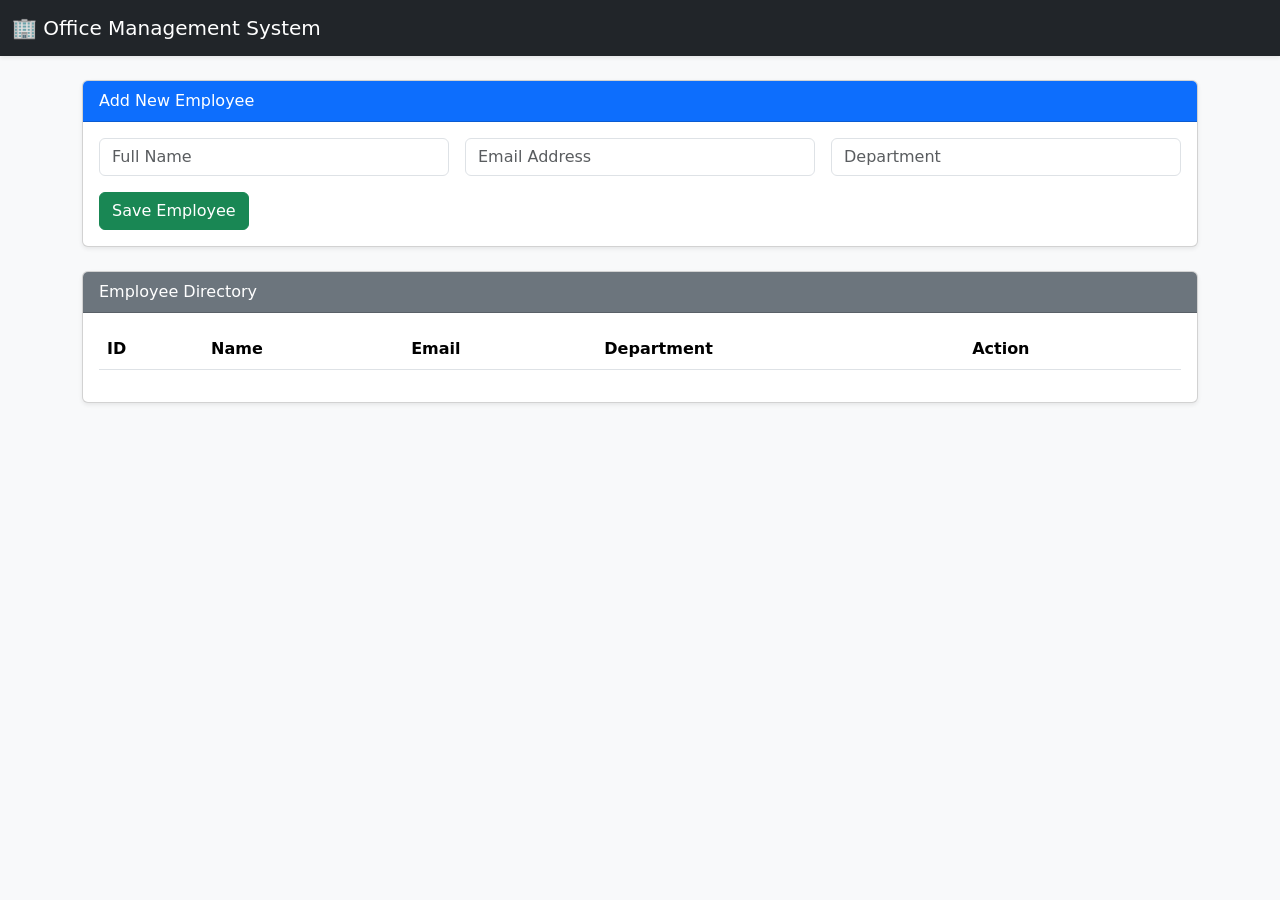
==== src/main/resources/static/index.html @ 0794bef9 "first commit" ====
<!DOCTYPE html>
<html lang="en">
<head>
    <meta charset="UTF-8">
    <meta name="viewport" content="width=device-width, initial-scale=1.0">
    <title>Office Management System</title>
    <link href="https://cdn.jsdelivr.net/npm/bootstrap@5.3.2/dist/css/bootstrap.min.css" rel="stylesheet">
</head>
<body class="bg-light">

<nav class="navbar navbar-dark bg-dark shadow-sm">
    <div class="container-fluid">
        <a class="navbar-brand" href="#">🏢 Office Management System</a>
    </div>
</nav>

<div class="container my-4">
    <!-- Add Employee Form -->
    <div class="card shadow-sm mb-4">
        <div class="card-header bg-primary text-white">Add New Employee</div>
        <div class="card-body">
            <form id="employeeForm">
                <div class="row g-3">
                    <div class="col-md-4">
                        <input type="text" id="name" class="form-control" placeholder="Full Name" required>
                    </div>
                    <div class="col-md-4">
                        <input type="email" id="email" class="form-control" placeholder="Email Address" required>
                    </div>
                    <div class="col-md-4">
                        <input type="text" id="department" class="form-control" placeholder="Department" required>
                    </div>
                </div>
                <button type="submit" class="btn btn-success mt-3">Save Employee</button>
            </form>
        </div>
    </div>

    <!-- Employee List Table -->
    <div class="card shadow-sm">
        <div class="card-header bg-secondary text-white">Employee Directory</div>
        <div class="card-body">
            <table class="table table-striped align-middle">
                <thead>
                <tr>
                    <th>ID</th>
                    <th>Name</th>
                    <th>Email</th>
                    <th>Department</th>
                    <th>Action</th>
                </tr>
                </thead>
                <tbody id="employeeTableBody">
                <!-- Dynamic data will load here -->
                </tbody>
            </table>
        </div>
    </div>
</div>

<script>
    // Updated absolute URL to explicitly connect to your Spring Boot backend on port 8080
    const API_URL = 'http://localhost:8080/api/employees';

    async function fetchEmployees() {
        try {
            const response = await fetch(API_URL);
            const employees = await response.json();
            const tbody = document.getElementById('employeeTableBody');
            tbody.innerHTML = '';
            employees.forEach(emp => {
                tbody.innerHTML += `
                        <tr>
                            <td>${emp.id}</td>
                            <td>${emp.name}</td>
                            <td>${emp.email}</td>
                            <td>${emp.department}</td>
                            <td><button class="btn btn-danger btn-sm" onclick="deleteEmployee(${emp.id})">Delete</button></td>
                        </tr>
                    `;
            });
        } catch (error) {
            console.error('Error fetching employees:', error);
        }
    }

    document.getElementById('employeeForm').addEventListener('submit', async (e) => {
        e.preventDefault();
        const newEmp = {
            name: document.getElementById('name').value,
            email: document.getElementById('email').value,
            department: document.getElementById('department').value
        };

        try {
            const response = await fetch(API_URL, {
                method: 'POST',
                headers: { 'Content-Type': 'application/json' },
                body: JSON.stringify(newEmp)
            });

            if (!response.ok) {
                throw new Error('Failed to create employee');
            }

            document.getElementById('employeeForm').reset();
            fetchEmployees();
        } catch (error) {
            console.error('Error saving employee:', error);
            alert('Could not save employee. Check console/backend logs.');
        }
    });

    async function deleteEmployee(id) {
        await fetch(`${API_URL}/${id}`, { method: 'DELETE' });
        fetchEmployees();
    }

    fetchEmployees();
</script>
</body>
</html>
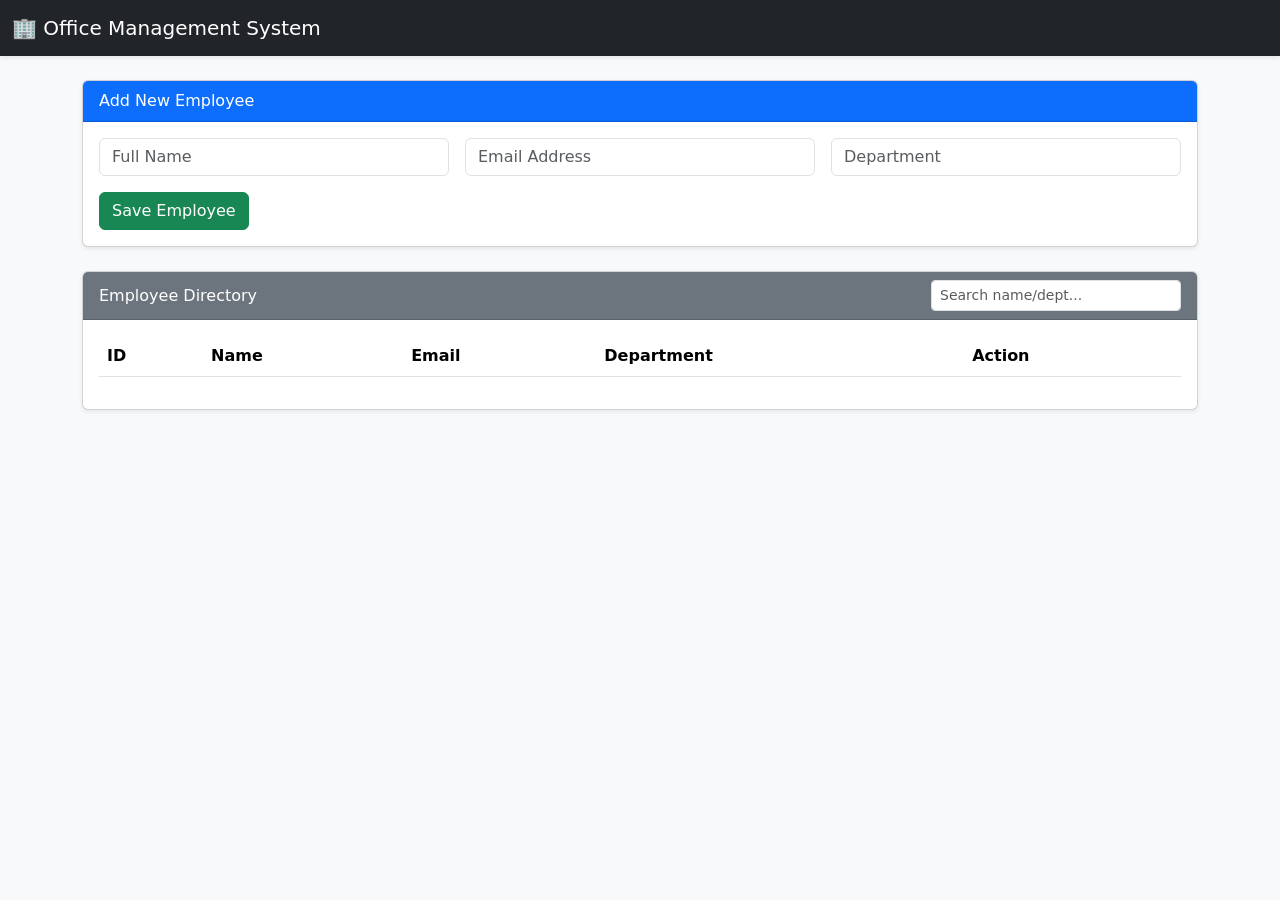
==== commit 5bb8ec81: "Search feature 0.1" ====
--- a/src/main/resources/static/index.html
+++ b/src/main/resources/static/index.html
@@ -36,9 +36,15 @@
         </div>
     </div>
 
-    <!-- Employee List Table -->
+    <!-- Employee List Table with Search Bar -->
     <div class="card shadow-sm">
-        <div class="card-header bg-secondary text-white">Employee Directory</div>
+        <div class="card-header bg-secondary text-white d-flex justify-content-between align-items-center">
+            <span>Employee Directory</span>
+            <!-- Search Input -->
+            <div class="input-group" style="width: 250px;">
+                <input type="text" id="searchInput" class="form-control form-control-sm" placeholder="Search name/dept...">
+            </div>
+        </div>
         <div class="card-body">
             <table class="table table-striped align-middle">
                 <thead>
@@ -59,30 +65,45 @@
 </div>
 
 <script>
-    // Updated absolute URL to explicitly connect to your Spring Boot backend on port 8080
     const API_URL = 'http://localhost:8080/api/employees';
 
-    async function fetchEmployees() {
+    async function fetchEmployees(keyword = '') {
         try {
-            const response = await fetch(API_URL);
+            let url = API_URL;
+            if (keyword) {
+                url += `?keyword=${encodeURIComponent(keyword)}`;
+            }
+            const response = await fetch(url);
             const employees = await response.json();
             const tbody = document.getElementById('employeeTableBody');
             tbody.innerHTML = '';
+
+            if (employees.length === 0) {
+                tbody.innerHTML = `<tr><td colspan="5" class="text-center text-muted">No employees found</td></tr>`;
+                return;
+            }
+
             employees.forEach(emp => {
                 tbody.innerHTML += `
-                        <tr>
-                            <td>${emp.id}</td>
-                            <td>${emp.name}</td>
-                            <td>${emp.email}</td>
-                            <td>${emp.department}</td>
-                            <td><button class="btn btn-danger btn-sm" onclick="deleteEmployee(${emp.id})">Delete</button></td>
-                        </tr>
-                    `;
+                    <tr>
+                        <td>${emp.id}</td>
+                        <td>${emp.name}</td>
+                        <td>${emp.email}</td>
+                        <td>${emp.department}</td>
+                        <td><button class="btn btn-danger btn-sm" onclick="deleteEmployee(${emp.id})">Delete</button></td>
+                    </tr>
+                `;
             });
         } catch (error) {
             console.error('Error fetching employees:', error);
         }
     }
+
+    // Search bar event listener (filters as you type)
+    document.getElementById('searchInput').addEventListener('input', (e) => {
+        const keyword = e.target.value;
+        fetchEmployees(keyword);
+    });
 
     document.getElementById('employeeForm').addEventListener('submit', async (e) => {
         e.preventDefault();
@@ -104,6 +125,7 @@
             }
 
             document.getElementById('employeeForm').reset();
+            document.getElementById('searchInput').value = ''; // Reset search bar on new add
             fetchEmployees();
         } catch (error) {
             console.error('Error saving employee:', error);
@@ -113,10 +135,12 @@
 
     async function deleteEmployee(id) {
         await fetch(`${API_URL}/${id}`, { method: 'DELETE' });
-        fetchEmployees();
+        const currentKeyword = document.getElementById('searchInput').value;
+        fetchEmployees(currentKeyword);
     }
 
+    // Initial load
     fetchEmployees();
 </script>
 </body>
-</html>
+</html>
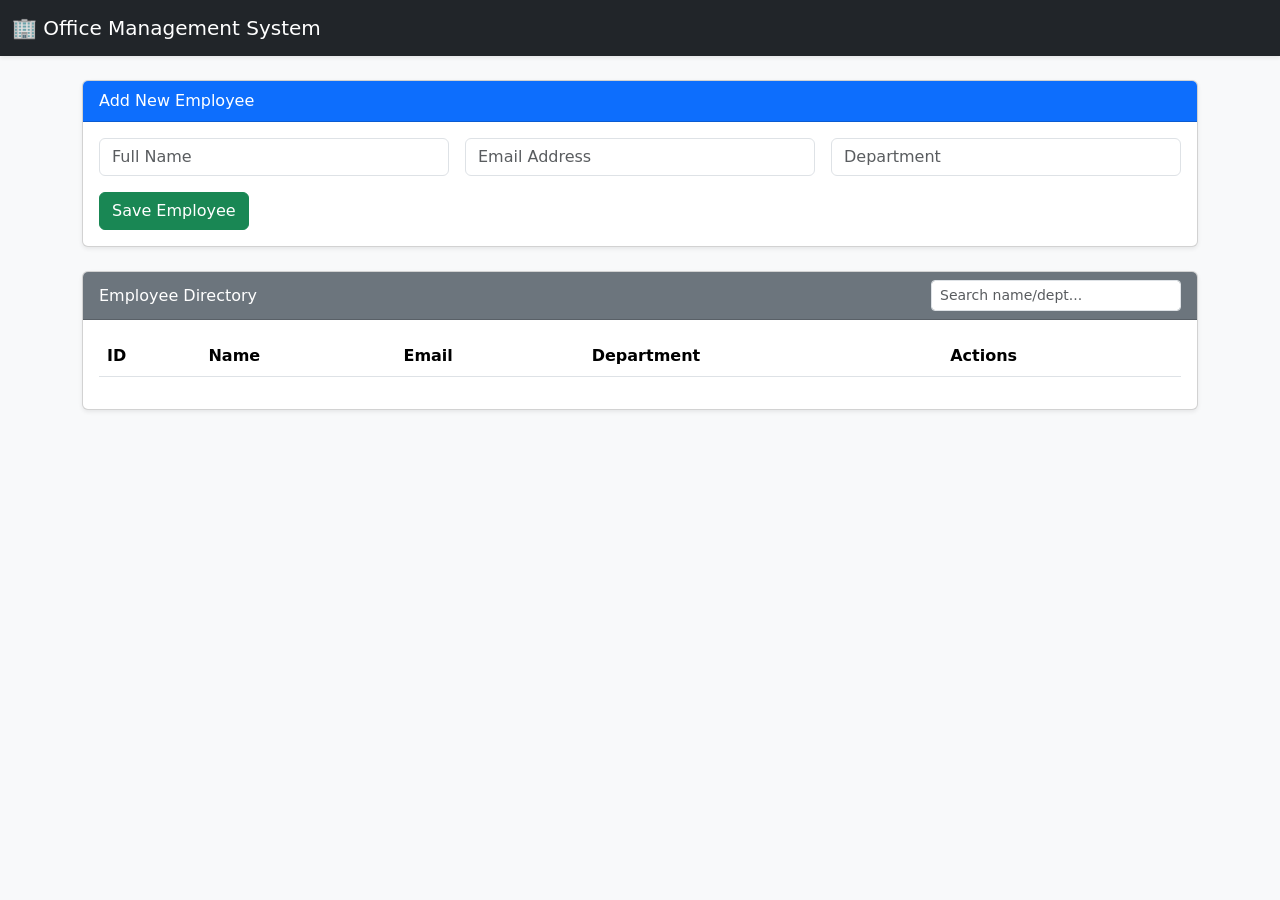
==== commit fe2544db: "Edit 0.1" ====
--- a/src/main/resources/static/index.html
+++ b/src/main/resources/static/index.html
@@ -15,11 +15,14 @@
 </nav>
 
 <div class="container my-4">
-    <!-- Add Employee Form -->
+    <!-- Add / Edit Employee Form -->
     <div class="card shadow-sm mb-4">
-        <div class="card-header bg-primary text-white">Add New Employee</div>
+        <div class="card-header bg-primary text-white" id="formHeader">Add New Employee</div>
         <div class="card-body">
             <form id="employeeForm">
+                <!-- Hidden ID field to track edits -->
+                <input type="hidden" id="employeeId">
+
                 <div class="row g-3">
                     <div class="col-md-4">
                         <input type="text" id="name" class="form-control" placeholder="Full Name" required>
@@ -31,7 +34,10 @@
                         <input type="text" id="department" class="form-control" placeholder="Department" required>
                     </div>
                 </div>
-                <button type="submit" class="btn btn-success mt-3">Save Employee</button>
+                <div class="mt-3">
+                    <button type="submit" class="btn btn-success" id="saveButton">Save Employee</button>
+                    <button type="button" class="btn btn-secondary d-none ms-2" id="cancelButton" onclick="resetForm()">Cancel</button>
+                </div>
             </form>
         </div>
     </div>
@@ -53,7 +59,7 @@
                     <th>Name</th>
                     <th>Email</th>
                     <th>Department</th>
-                    <th>Action</th>
+                    <th>Actions</th>
                 </tr>
                 </thead>
                 <tbody id="employeeTableBody">
@@ -90,7 +96,10 @@
                         <td>${emp.name}</td>
                         <td>${emp.email}</td>
                         <td>${emp.department}</td>
-                        <td><button class="btn btn-danger btn-sm" onclick="deleteEmployee(${emp.id})">Delete</button></td>
+                        <td>
+                            <button class="btn btn-warning btn-sm me-1" onclick="prepareEdit(${emp.id}, '${emp.name}', '${emp.email}', '${emp.department}')">Edit</button>
+                            <button class="btn btn-danger btn-sm" onclick="deleteEmployee(${emp.id})">Delete</button>
+                        </td>
                     </tr>
                 `;
             });
@@ -99,34 +108,63 @@
         }
     }
 
-    // Search bar event listener (filters as you type)
+    // Populate form for editing
+    function prepareEdit(id, name, email, department) {
+        document.getElementById('employeeId').value = id;
+        document.getElementById('name').value = name;
+        document.getElementById('email').value = email;
+        document.getElementById('department').value = department;
+
+        document.getElementById('formHeader').innerText = 'Edit Employee (ID: ' + id + ')';
+        document.getElementById('saveButton').innerText = 'Update Employee';
+        document.getElementById('cancelButton').classList.remove('d-none');
+
+        window.scrollTo({ top: 0, behavior: 'smooth' });
+    }
+
+    // Reset form back to 'Add' mode
+    function resetForm() {
+        document.getElementById('employeeForm').reset();
+        document.getElementById('employeeId').value = '';
+        document.getElementById('formHeader').innerText = 'Add New Employee';
+        document.getElementById('saveButton').innerText = 'Save Employee';
+        document.getElementById('cancelButton').classList.add('d-none');
+    }
+
+    // Search bar event listener
     document.getElementById('searchInput').addEventListener('input', (e) => {
-        const keyword = e.target.value;
-        fetchEmployees(keyword);
+        fetchEmployees(e.target.value);
     });
 
+    // Handle form submit (Supports both Create and Update)
     document.getElementById('employeeForm').addEventListener('submit', async (e) => {
         e.preventDefault();
-        const newEmp = {
+        const id = document.getElementById('employeeId').value;
+        const employeeData = {
             name: document.getElementById('name').value,
             email: document.getElementById('email').value,
             department: document.getElementById('department').value
         };
 
+        // If editing, include the ID so Hibernate updates instead of inserting
+        if (id) {
+            employeeData.id = Number(id);
+        }
+
         try {
             const response = await fetch(API_URL, {
                 method: 'POST',
                 headers: { 'Content-Type': 'application/json' },
-                body: JSON.stringify(newEmp)
+                body: JSON.stringify(employeeData)
             });
 
             if (!response.ok) {
-                throw new Error('Failed to create employee');
+                throw new Error('Failed to save employee');
             }
 
-            document.getElementById('employeeForm').reset();
-            document.getElementById('searchInput').value = ''; // Reset search bar on new add
-            fetchEmployees();
+            resetForm();
+            const currentKeyword = document.getElementById('searchInput').value;
+            fetchEmployees(currentKeyword);
         } catch (error) {
             console.error('Error saving employee:', error);
             alert('Could not save employee. Check console/backend logs.');
@@ -134,9 +172,11 @@
     });
 
     async function deleteEmployee(id) {
-        await fetch(`${API_URL}/${id}`, { method: 'DELETE' });
-        const currentKeyword = document.getElementById('searchInput').value;
-        fetchEmployees(currentKeyword);
+        if (confirm('Are you sure you want to delete this employee?')) {
+            await fetch(`${API_URL}/${id}`, { method: 'DELETE' });
+            const currentKeyword = document.getElementById('searchInput').value;
+            fetchEmployees(currentKeyword);
+        }
     }
 
     // Initial load
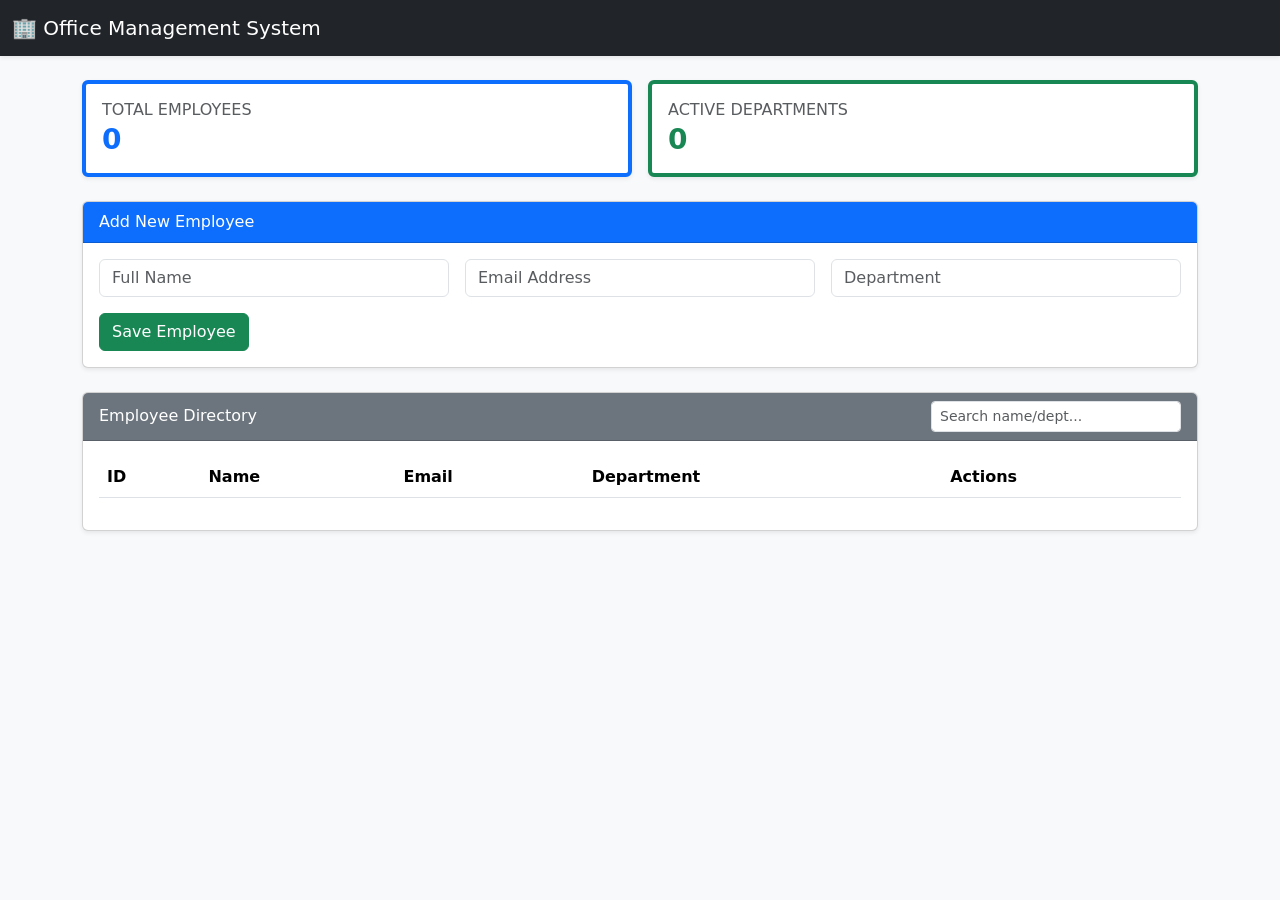
==== commit e4b345b8: "dashboard" ====
--- a/src/main/resources/static/index.html
+++ b/src/main/resources/static/index.html
@@ -15,6 +15,27 @@
 </nav>
 
 <div class="container my-4">
+
+    <!-- Dashboard Statistics Cards -->
+    <div class="row g-3 mb-4">
+        <div class="col-md-6">
+            <div class="card shadow-sm border-start border-primary border-4">
+                <div class="card-body">
+                    <h6 class="text-muted text-uppercase fs-7 mb-1">Total Employees</h6>
+                    <h3 class="fw-bold text-primary mb-0" id="totalEmployeesCount">0</h3>
+                </div>
+            </div>
+        </div>
+        <div class="col-md-6">
+            <div class="card shadow-sm border-start border-success border-4">
+                <div class="card-body">
+                    <h6 class="text-muted text-uppercase fs-7 mb-1">Active Departments</h6>
+                    <h3 class="fw-bold text-success mb-0" id="totalDepartmentsCount">0</h3>
+                </div>
+            </div>
+        </div>
+    </div>
+
     <!-- Add / Edit Employee Form -->
     <div class="card shadow-sm mb-4">
         <div class="card-header bg-primary text-white" id="formHeader">Add New Employee</div>
@@ -73,6 +94,9 @@
 <script>
     const API_URL = 'http://localhost:8080/api/employees';
 
+    // Global variable to track all employees for summary cards
+    let allEmployeesCache = [];
+
     async function fetchEmployees(keyword = '') {
         try {
             let url = API_URL;
@@ -81,31 +105,54 @@
             }
             const response = await fetch(url);
             const employees = await response.json();
-            const tbody = document.getElementById('employeeTableBody');
-            tbody.innerHTML = '';
-
-            if (employees.length === 0) {
-                tbody.innerHTML = `<tr><td colspan="5" class="text-center text-muted">No employees found</td></tr>`;
-                return;
+
+            // If we fetched the full list (no keyword), cache it for general stats
+            if (!keyword) {
+                allEmployeesCache = employees;
             }
 
-            employees.forEach(emp => {
-                tbody.innerHTML += `
-                    <tr>
-                        <td>${emp.id}</td>
-                        <td>${emp.name}</td>
-                        <td>${emp.email}</td>
-                        <td>${emp.department}</td>
-                        <td>
-                            <button class="btn btn-warning btn-sm me-1" onclick="prepareEdit(${emp.id}, '${emp.name}', '${emp.email}', '${emp.department}')">Edit</button>
-                            <button class="btn btn-danger btn-sm" onclick="deleteEmployee(${emp.id})">Delete</button>
-                        </td>
-                    </tr>
-                `;
-            });
+            updateDashboardStats(allEmployeesCache);
+            renderTable(employees);
         } catch (error) {
             console.error('Error fetching employees:', error);
         }
+    }
+
+    // Update statistics cards
+    function updateDashboardStats(employees) {
+        const totalEmp = employees.length;
+
+        // Count unique departments
+        const uniqueDepts = new Set(employees.map(emp => emp.department ? emp.department.trim().toLowerCase() : ''));
+
+        document.getElementById('totalEmployeesCount').innerText = totalEmp;
+        document.getElementById('totalDepartmentsCount').innerText = uniqueDepts.size;
+    }
+
+    // Render table rows
+    function renderTable(employees) {
+        const tbody = document.getElementById('employeeTableBody');
+        tbody.innerHTML = '';
+
+        if (employees.length === 0) {
+            tbody.innerHTML = `<tr><td colspan="5" class="text-center text-muted">No employees found</td></tr>`;
+            return;
+        }
+
+        employees.forEach(emp => {
+            tbody.innerHTML += `
+                <tr>
+                    <td>${emp.id}</td>
+                    <td>${emp.name}</td>
+                    <td>${emp.email}</td>
+                    <td>${emp.department}</td>
+                    <td>
+                        <button class="btn btn-warning btn-sm me-1" onclick="prepareEdit(${emp.id}, '${emp.name}', '${emp.email}', '${emp.department}')">Edit</button>
+                        <button class="btn btn-danger btn-sm" onclick="deleteEmployee(${emp.id})">Delete</button>
+                    </td>
+                </tr>
+            `;
+        });
     }
 
     // Populate form for editing
@@ -146,7 +193,6 @@
             department: document.getElementById('department').value
         };
 
-        // If editing, include the ID so Hibernate updates instead of inserting
         if (id) {
             employeeData.id = Number(id);
         }
@@ -163,8 +209,8 @@
             }
 
             resetForm();
-            const currentKeyword = document.getElementById('searchInput').value;
-            fetchEmployees(currentKeyword);
+            document.getElementById('searchInput').value = '';
+            fetchEmployees();
         } catch (error) {
             console.error('Error saving employee:', error);
             alert('Could not save employee. Check console/backend logs.');
@@ -174,8 +220,8 @@
     async function deleteEmployee(id) {
         if (confirm('Are you sure you want to delete this employee?')) {
             await fetch(`${API_URL}/${id}`, { method: 'DELETE' });
-            const currentKeyword = document.getElementById('searchInput').value;
-            fetchEmployees(currentKeyword);
+            document.getElementById('searchInput').value = '';
+            fetchEmployees();
         }
     }
 
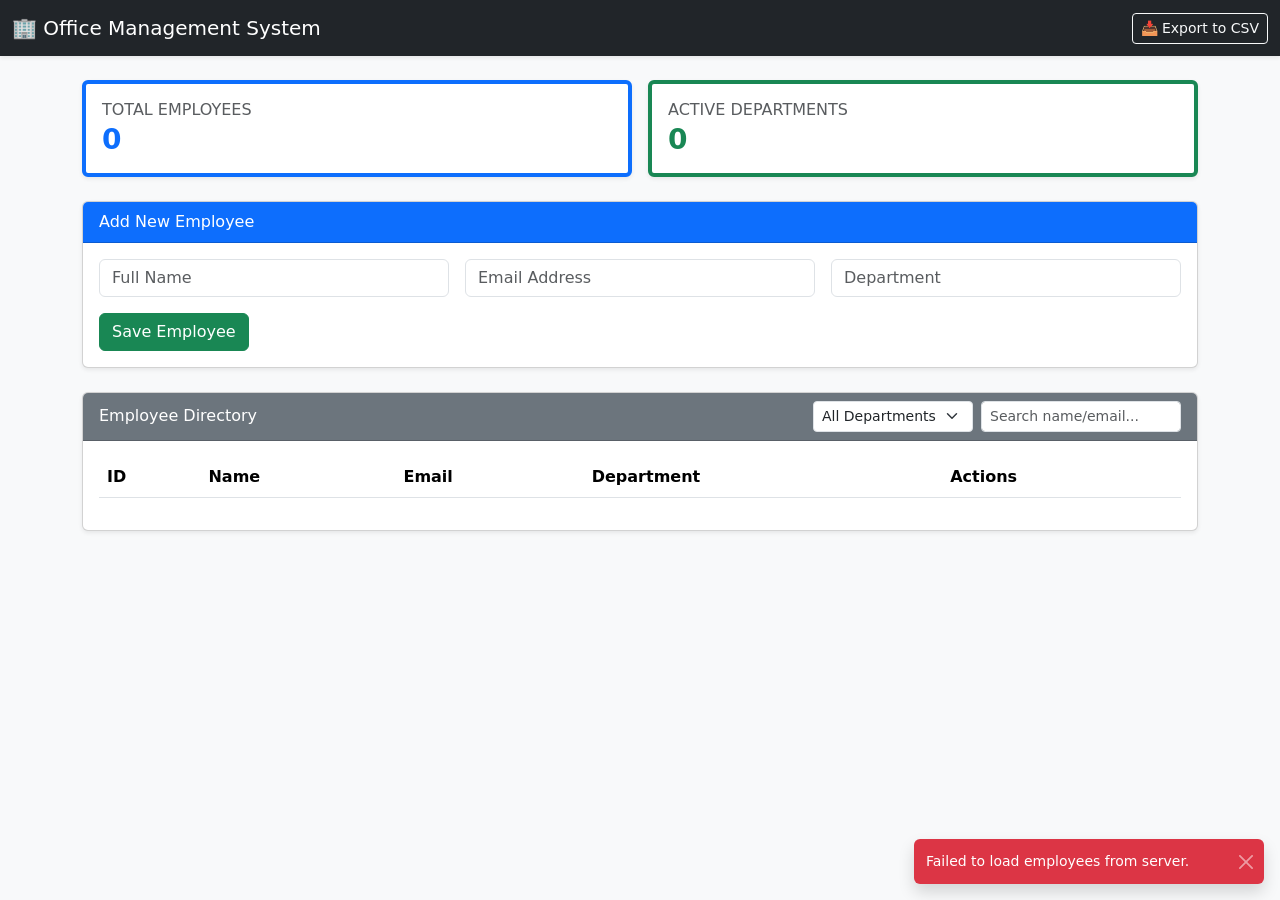
==== commit d5e2c992: "adding some new fetuers" ====
--- a/src/main/resources/static/index.html
+++ b/src/main/resources/static/index.html
@@ -8,9 +8,11 @@
 </head>
 <body class="bg-light">
 
+<!-- Navbar -->
 <nav class="navbar navbar-dark bg-dark shadow-sm">
     <div class="container-fluid">
         <a class="navbar-brand" href="#">🏢 Office Management System</a>
+        <button class="btn btn-outline-light btn-sm" onclick="exportToCSV()">📥 Export to CSV</button>
     </div>
 </nav>
 
@@ -41,9 +43,7 @@
         <div class="card-header bg-primary text-white" id="formHeader">Add New Employee</div>
         <div class="card-body">
             <form id="employeeForm">
-                <!-- Hidden ID field to track edits -->
                 <input type="hidden" id="employeeId">
-
                 <div class="row g-3">
                     <div class="col-md-4">
                         <input type="text" id="name" class="form-control" placeholder="Full Name" required>
@@ -63,13 +63,17 @@
         </div>
     </div>
 
-    <!-- Employee List Table with Search Bar -->
+    <!-- Employee List Table with Filters & Search -->
     <div class="card shadow-sm">
-        <div class="card-header bg-secondary text-white d-flex justify-content-between align-items-center">
+        <div class="card-header bg-secondary text-white d-flex flex-wrap justify-content-between align-items-center gap-2">
             <span>Employee Directory</span>
-            <!-- Search Input -->
-            <div class="input-group" style="width: 250px;">
-                <input type="text" id="searchInput" class="form-control form-control-sm" placeholder="Search name/dept...">
+            <div class="d-flex gap-2">
+                <!-- Department Filter Dropdown -->
+                <select id="departmentFilter" class="form-select form-select-sm" style="width: 160px;" onchange="filterTable()">
+                    <option value="">All Departments</option>
+                </select>
+                <!-- Search Input -->
+                <input type="text" id="searchInput" class="form-control form-control-sm" placeholder="Search name/email..." style="width: 200px;" oninput="filterTable()">
             </div>
         </div>
         <div class="card-body">
@@ -84,49 +88,96 @@
                 </tr>
                 </thead>
                 <tbody id="employeeTableBody">
-                <!-- Dynamic data will load here -->
+                <!-- Dynamic data loads here -->
                 </tbody>
             </table>
         </div>
     </div>
 </div>
 
+<!-- Toast Notification Container (Bottom-Right) -->
+<div class="toast-container position-fixed bottom-0 end-0 p-3">
+    <div id="liveToast" class="toast align-items-center text-white bg-success border-0" role="alert" aria-live="assertive" aria-atomic="true">
+        <div class="d-flex">
+            <div class="toast-body" id="toastMessage">
+                Action successful!
+            </div>
+            <button type="button" class="btn-close btn-close-white me-2 m-auto" data-bs-dismiss="toast" aria-label="Close"></button>
+        </div>
+    </div>
+</div>
+
+<!-- Bootstrap JS Bundle for Toasts -->
+<script src="https://cdn.jsdelivr.net/npm/bootstrap@5.3.2/dist/js/bootstrap.bundle.min.js"></script>
+
 <script>
     const API_URL = 'http://localhost:8080/api/employees';
-
-    // Global variable to track all employees for summary cards
     let allEmployeesCache = [];
 
-    async function fetchEmployees(keyword = '') {
+    async function fetchEmployees() {
         try {
-            let url = API_URL;
-            if (keyword) {
-                url += `?keyword=${encodeURIComponent(keyword)}`;
-            }
-            const response = await fetch(url);
-            const employees = await response.json();
-
-            // If we fetched the full list (no keyword), cache it for general stats
-            if (!keyword) {
-                allEmployeesCache = employees;
-            }
+            const response = await fetch(API_URL);
+            allEmployeesCache = await response.json();
 
             updateDashboardStats(allEmployeesCache);
-            renderTable(employees);
+            populateDepartmentDropdown(allEmployeesCache);
+            filterTable();
         } catch (error) {
             console.error('Error fetching employees:', error);
-        }
-    }
-
-    // Update statistics cards
+            showToast('Failed to load employees from server.', 'bg-danger');
+        }
+    }
+
+    // Update dashboard statistics cards
     function updateDashboardStats(employees) {
         const totalEmp = employees.length;
-
-        // Count unique departments
         const uniqueDepts = new Set(employees.map(emp => emp.department ? emp.department.trim().toLowerCase() : ''));
-
         document.getElementById('totalEmployeesCount').innerText = totalEmp;
         document.getElementById('totalDepartmentsCount').innerText = uniqueDepts.size;
+    }
+
+    // Populate Department Filter Dropdown dynamically
+    function populateDepartmentDropdown(employees) {
+        const dropdown = document.getElementById('departmentFilter');
+        const currentSelection = dropdown.value;
+
+        // Extract unique department names preserving original casing
+        const deptMap = new Map();
+        employees.forEach(emp => {
+            if (emp.department) {
+                const trimmed = emp.department.trim();
+                deptMap.set(trimmed.toLowerCase(), trimmed);
+            }
+        });
+
+        dropdown.innerHTML = '<option value="">All Departments</option>';
+        deptMap.forEach((originalName) => {
+            const option = document.createElement('option');
+            option.value = originalName.toLowerCase();
+            option.textContent = originalName;
+            dropdown.appendChild(option);
+        });
+
+        dropdown.value = currentSelection;
+    }
+
+    // Combined filtering for Search input and Department dropdown
+    function filterTable() {
+        const searchQuery = document.getElementById('searchInput').value.toLowerCase().trim();
+        const selectedDept = document.getElementById('departmentFilter').value;
+
+        const filtered = allEmployeesCache.filter(emp => {
+            const matchesSearch = !searchQuery ||
+                (emp.name && emp.name.toLowerCase().includes(searchQuery)) ||
+                (emp.email && emp.email.toLowerCase().includes(searchQuery));
+
+            const matchesDept = !selectedDept ||
+                (emp.department && emp.department.trim().toLowerCase() === selectedDept);
+
+            return matchesSearch && matchesDept;
+        });
+
+        renderTable(filtered);
     }
 
     // Render table rows
@@ -155,7 +206,42 @@
         });
     }
 
-    // Populate form for editing
+    // Export cached or filtered employee directory to CSV
+    function exportToCSV() {
+        if (allEmployeesCache.length === 0) {
+            showToast('No data available to export.', 'bg-warning text-dark');
+            return;
+        }
+
+        let csvContent = "data:text/csv;charset=utf-8,ID,Name,Email,Department\r\n";
+        allEmployeesCache.forEach(emp => {
+            csvContent += `"${emp.id}","${emp.name}","${emp.email}","${emp.department}"\r\n`;
+        });
+
+        const encodedUri = encodeURI(csvContent);
+        const link = document.createElement("a");
+        link.setAttribute("href", encodedUri);
+        link.setAttribute("download", "employee_directory.csv");
+        document.body.appendChild(link);
+        link.click();
+        document.body.removeChild(link);
+
+        showToast('Employee directory exported successfully!', 'bg-success');
+    }
+
+    // Sleek Toast Notification Trigger
+    function showToast(message, bgClass = 'bg-success') {
+        const toastEl = document.getElementById('liveToast');
+        const toastMessage = document.getElementById('toastMessage');
+
+        toastEl.className = `toast align-items-center text-white border-0 ${bgClass}`;
+        toastMessage.innerText = message;
+
+        const toast = new bootstrap.Toast(toastEl);
+        toast.show();
+    }
+
+    // Form editing preparation
     function prepareEdit(id, name, email, department) {
         document.getElementById('employeeId').value = id;
         document.getElementById('name').value = name;
@@ -165,11 +251,10 @@
         document.getElementById('formHeader').innerText = 'Edit Employee (ID: ' + id + ')';
         document.getElementById('saveButton').innerText = 'Update Employee';
         document.getElementById('cancelButton').classList.remove('d-none');
-
         window.scrollTo({ top: 0, behavior: 'smooth' });
     }
 
-    // Reset form back to 'Add' mode
+    // Reset form back to add mode
     function resetForm() {
         document.getElementById('employeeForm').reset();
         document.getElementById('employeeId').value = '';
@@ -178,22 +263,19 @@
         document.getElementById('cancelButton').classList.add('d-none');
     }
 
-    // Search bar event listener
-    document.getElementById('searchInput').addEventListener('input', (e) => {
-        fetchEmployees(e.target.value);
-    });
-
-    // Handle form submit (Supports both Create and Update)
+    // Form submission (Create / Update)
     document.getElementById('employeeForm').addEventListener('submit', async (e) => {
         e.preventDefault();
         const id = document.getElementById('employeeId').value;
+        const isEditing = !!id;
+
         const employeeData = {
             name: document.getElementById('name').value,
             email: document.getElementById('email').value,
             department: document.getElementById('department').value
         };
 
-        if (id) {
+        if (isEditing) {
             employeeData.id = Number(id);
         }
 
@@ -204,24 +286,28 @@
                 body: JSON.stringify(employeeData)
             });
 
-            if (!response.ok) {
-                throw new Error('Failed to save employee');
-            }
+            if (!response.ok) throw new Error('Failed to save employee');
 
             resetForm();
-            document.getElementById('searchInput').value = '';
             fetchEmployees();
+            showToast(isEditing ? 'Employee updated successfully!' : 'Employee added successfully!');
         } catch (error) {
             console.error('Error saving employee:', error);
-            alert('Could not save employee. Check console/backend logs.');
+            showToast('Could not save employee. Check console logs.', 'bg-danger');
         }
     });
 
+    // Delete employee
     async function deleteEmployee(id) {
         if (confirm('Are you sure you want to delete this employee?')) {
-            await fetch(`${API_URL}/${id}`, { method: 'DELETE' });
-            document.getElementById('searchInput').value = '';
-            fetchEmployees();
+            try {
+                await fetch(`${API_URL}/${id}`, { method: 'DELETE' });
+                fetchEmployees();
+                showToast('Employee deleted successfully!', 'bg-dark');
+            } catch (error) {
+                console.error('Error deleting employee:', error);
+                showToast('Failed to delete employee.', 'bg-danger');
+            }
         }
     }
 
@@ -229,4 +315,4 @@
     fetchEmployees();
 </script>
 </body>
-</html>+</html>
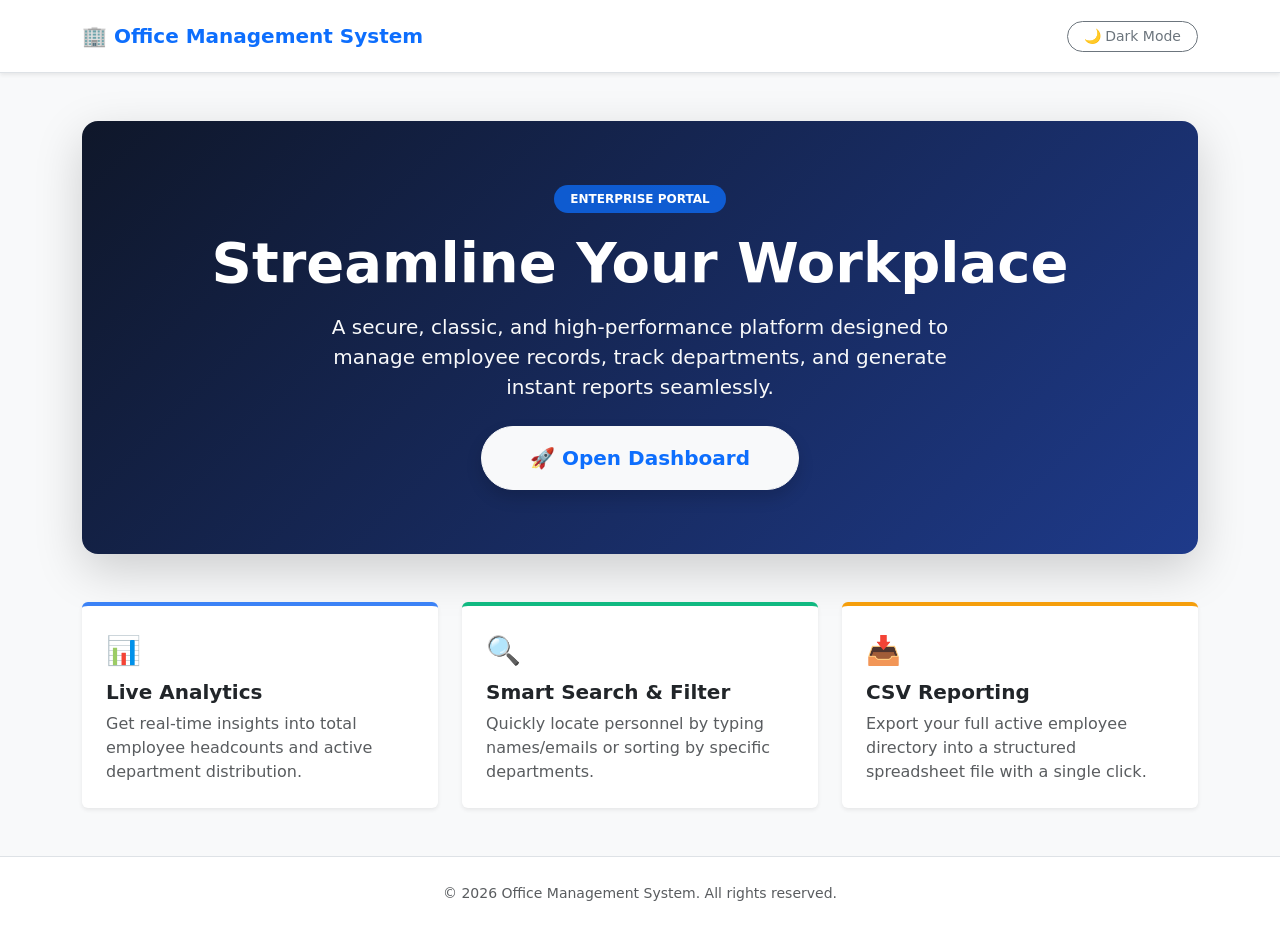
==== commit 7d3a5e23: "new look with some featuer" ====
--- a/src/main/resources/static/index.html
+++ b/src/main/resources/static/index.html
@@ -1,318 +1,111 @@
 <!DOCTYPE html>
-<html lang="en">
+<html lang="en" data-bs-theme="light">
 <head>
     <meta charset="UTF-8">
     <meta name="viewport" content="width=device-width, initial-scale=1.0">
-    <title>Office Management System</title>
+    <title>Welcome - Office Management System</title>
     <link href="https://cdn.jsdelivr.net/npm/bootstrap@5.3.2/dist/css/bootstrap.min.css" rel="stylesheet">
+    <style>
+        .hero-section {
+            background: linear-gradient(135deg, #0f172a 0%, #1e3a8a 100%);
+            color: white;
+            border-radius: 1rem;
+            padding: 4rem 2rem;
+        }
+        .feature-card {
+            transition: transform 0.2s ease, box-shadow 0.2s ease;
+            border-top: 4px solid #3b82f6 !important;
+        }
+        .feature-card:hover {
+            transform: translateY(-4px);
+            box-shadow: 0 1rem 3rem rgba(0,0,0,.1) !important;
+        }
+    </style>
 </head>
-<body class="bg-light">
+<body class="d-flex flex-column min-vh-100 bg-body-tertiary">
 
 <!-- Navbar -->
-<nav class="navbar navbar-dark bg-dark shadow-sm">
-    <div class="container-fluid">
-        <a class="navbar-brand" href="#">🏢 Office Management System</a>
-        <button class="btn btn-outline-light btn-sm" onclick="exportToCSV()">📥 Export to CSV</button>
+<nav class="navbar navbar-expand shadow-sm bg-body border-bottom">
+    <div class="container py-2">
+        <a class="navbar-brand fw-bold text-primary" href="#">🏢 Office Management System</a>
+        <button class="btn btn-outline-secondary btn-sm rounded-pill px-3" id="darkModeToggle" onclick="toggleDarkMode()">🌙 Dark Mode</button>
     </div>
 </nav>
 
-<div class="container my-4">
+<!-- Hero Section -->
+<div class="container my-auto py-5">
+    <div class="hero-section text-center shadow-lg mb-5">
+        <span class="badge bg-primary bg-opacity-75 text-white mb-3 px-3 py-2 rounded-pill text-uppercase tracking-wider">Enterprise Portal</span>
+        <h1 class="display-4 fw-bold mb-3">Streamline Your Workplace</h1>
+        <p class="lead text-light opacity-85 mb-4 mx-auto" style="max-width: 650px;">
+            A secure, classic, and high-performance platform designed to manage employee records, track departments, and generate instant reports seamlessly.
+        </p>
+        <div>
+            <a href="dashboard.html" class="btn btn-light btn-lg px-5 py-3 fw-semibold shadow text-primary rounded-pill">🚀 Open Dashboard</a>
+        </div>
+    </div>
 
-    <!-- Dashboard Statistics Cards -->
-    <div class="row g-3 mb-4">
-        <div class="col-md-6">
-            <div class="card shadow-sm border-start border-primary border-4">
-                <div class="card-body">
-                    <h6 class="text-muted text-uppercase fs-7 mb-1">Total Employees</h6>
-                    <h3 class="fw-bold text-primary mb-0" id="totalEmployeesCount">0</h3>
+    <!-- Feature Highlights -->
+    <div class="row g-4 text-start">
+        <div class="col-md-4">
+            <div class="card h-100 shadow-sm border-0 feature-card">
+                <div class="card-body p-4">
+                    <div class="fs-3 mb-2">📊</div>
+                    <h5 class="card-title fw-bold">Live Analytics</h5>
+                    <p class="card-text text-muted">Get real-time insights into total employee headcounts and active department distribution.</p>
                 </div>
             </div>
         </div>
-        <div class="col-md-6">
-            <div class="card shadow-sm border-start border-success border-4">
-                <div class="card-body">
-                    <h6 class="text-muted text-uppercase fs-7 mb-1">Active Departments</h6>
-                    <h3 class="fw-bold text-success mb-0" id="totalDepartmentsCount">0</h3>
+        <div class="col-md-4">
+            <div class="card h-100 shadow-sm border-0 feature-card" style="border-top-color: #10b981 !important;">
+                <div class="card-body p-4">
+                    <div class="fs-3 mb-2">🔍</div>
+                    <h5 class="card-title fw-bold">Smart Search & Filter</h5>
+                    <p class="card-text text-muted">Quickly locate personnel by typing names/emails or sorting by specific departments.</p>
+                </div>
+            </div>
+        </div>
+        <div class="col-md-4">
+            <div class="card h-100 shadow-sm border-0 feature-card" style="border-top-color: #f59e0b !important;">
+                <div class="card-body p-4">
+                    <div class="fs-3 mb-2">📥</div>
+                    <h5 class="card-title fw-bold">CSV Reporting</h5>
+                    <p class="card-text text-muted">Export your full active employee directory into a structured spreadsheet file with a single click.</p>
                 </div>
             </div>
         </div>
     </div>
-
-    <!-- Add / Edit Employee Form -->
-    <div class="card shadow-sm mb-4">
-        <div class="card-header bg-primary text-white" id="formHeader">Add New Employee</div>
-        <div class="card-body">
-            <form id="employeeForm">
-                <input type="hidden" id="employeeId">
-                <div class="row g-3">
-                    <div class="col-md-4">
-                        <input type="text" id="name" class="form-control" placeholder="Full Name" required>
-                    </div>
-                    <div class="col-md-4">
-                        <input type="email" id="email" class="form-control" placeholder="Email Address" required>
-                    </div>
-                    <div class="col-md-4">
-                        <input type="text" id="department" class="form-control" placeholder="Department" required>
-                    </div>
-                </div>
-                <div class="mt-3">
-                    <button type="submit" class="btn btn-success" id="saveButton">Save Employee</button>
-                    <button type="button" class="btn btn-secondary d-none ms-2" id="cancelButton" onclick="resetForm()">Cancel</button>
-                </div>
-            </form>
-        </div>
-    </div>
-
-    <!-- Employee List Table with Filters & Search -->
-    <div class="card shadow-sm">
-        <div class="card-header bg-secondary text-white d-flex flex-wrap justify-content-between align-items-center gap-2">
-            <span>Employee Directory</span>
-            <div class="d-flex gap-2">
-                <!-- Department Filter Dropdown -->
-                <select id="departmentFilter" class="form-select form-select-sm" style="width: 160px;" onchange="filterTable()">
-                    <option value="">All Departments</option>
-                </select>
-                <!-- Search Input -->
-                <input type="text" id="searchInput" class="form-control form-control-sm" placeholder="Search name/email..." style="width: 200px;" oninput="filterTable()">
-            </div>
-        </div>
-        <div class="card-body">
-            <table class="table table-striped align-middle">
-                <thead>
-                <tr>
-                    <th>ID</th>
-                    <th>Name</th>
-                    <th>Email</th>
-                    <th>Department</th>
-                    <th>Actions</th>
-                </tr>
-                </thead>
-                <tbody id="employeeTableBody">
-                <!-- Dynamic data loads here -->
-                </tbody>
-            </table>
-        </div>
-    </div>
 </div>
 
-<!-- Toast Notification Container (Bottom-Right) -->
-<div class="toast-container position-fixed bottom-0 end-0 p-3">
-    <div id="liveToast" class="toast align-items-center text-white bg-success border-0" role="alert" aria-live="assertive" aria-atomic="true">
-        <div class="d-flex">
-            <div class="toast-body" id="toastMessage">
-                Action successful!
-            </div>
-            <button type="button" class="btn-close btn-close-white me-2 m-auto" data-bs-dismiss="toast" aria-label="Close"></button>
-        </div>
-    </div>
-</div>
-
-<!-- Bootstrap JS Bundle for Toasts -->
-<script src="https://cdn.jsdelivr.net/npm/bootstrap@5.3.2/dist/js/bootstrap.bundle.min.js"></script>
+<!-- Footer -->
+<footer class="text-center py-4 bg-body border-top mt-auto">
+    <small class="text-muted">&copy; 2026 Office Management System. All rights reserved.</small>
+</footer>
 
 <script>
-    const API_URL = 'http://localhost:8080/api/employees';
-    let allEmployeesCache = [];
+    function toggleDarkMode() {
+        const htmlElement = document.documentElement;
+        const toggleBtn = document.getElementById('darkModeToggle');
 
-    async function fetchEmployees() {
-        try {
-            const response = await fetch(API_URL);
-            allEmployeesCache = await response.json();
-
-            updateDashboardStats(allEmployeesCache);
-            populateDepartmentDropdown(allEmployeesCache);
-            filterTable();
-        } catch (error) {
-            console.error('Error fetching employees:', error);
-            showToast('Failed to load employees from server.', 'bg-danger');
+        if (htmlElement.getAttribute('data-bs-theme') === 'dark') {
+            htmlElement.setAttribute('data-bs-theme', 'light');
+            toggleBtn.innerHTML = '🌙 Dark Mode';
+            localStorage.setItem('theme', 'light');
+        } else {
+            htmlElement.setAttribute('data-bs-theme', 'dark');
+            toggleBtn.innerHTML = '☀️ Light Mode';
+            localStorage.setItem('theme', 'dark');
         }
     }
 
-    // Update dashboard statistics cards
-    function updateDashboardStats(employees) {
-        const totalEmp = employees.length;
-        const uniqueDepts = new Set(employees.map(emp => emp.department ? emp.department.trim().toLowerCase() : ''));
-        document.getElementById('totalEmployeesCount').innerText = totalEmp;
-        document.getElementById('totalDepartmentsCount').innerText = uniqueDepts.size;
-    }
-
-    // Populate Department Filter Dropdown dynamically
-    function populateDepartmentDropdown(employees) {
-        const dropdown = document.getElementById('departmentFilter');
-        const currentSelection = dropdown.value;
-
-        // Extract unique department names preserving original casing
-        const deptMap = new Map();
-        employees.forEach(emp => {
-            if (emp.department) {
-                const trimmed = emp.department.trim();
-                deptMap.set(trimmed.toLowerCase(), trimmed);
-            }
-        });
-
-        dropdown.innerHTML = '<option value="">All Departments</option>';
-        deptMap.forEach((originalName) => {
-            const option = document.createElement('option');
-            option.value = originalName.toLowerCase();
-            option.textContent = originalName;
-            dropdown.appendChild(option);
-        });
-
-        dropdown.value = currentSelection;
-    }
-
-    // Combined filtering for Search input and Department dropdown
-    function filterTable() {
-        const searchQuery = document.getElementById('searchInput').value.toLowerCase().trim();
-        const selectedDept = document.getElementById('departmentFilter').value;
-
-        const filtered = allEmployeesCache.filter(emp => {
-            const matchesSearch = !searchQuery ||
-                (emp.name && emp.name.toLowerCase().includes(searchQuery)) ||
-                (emp.email && emp.email.toLowerCase().includes(searchQuery));
-
-            const matchesDept = !selectedDept ||
-                (emp.department && emp.department.trim().toLowerCase() === selectedDept);
-
-            return matchesSearch && matchesDept;
-        });
-
-        renderTable(filtered);
-    }
-
-    // Render table rows
-    function renderTable(employees) {
-        const tbody = document.getElementById('employeeTableBody');
-        tbody.innerHTML = '';
-
-        if (employees.length === 0) {
-            tbody.innerHTML = `<tr><td colspan="5" class="text-center text-muted">No employees found</td></tr>`;
-            return;
-        }
-
-        employees.forEach(emp => {
-            tbody.innerHTML += `
-                <tr>
-                    <td>${emp.id}</td>
-                    <td>${emp.name}</td>
-                    <td>${emp.email}</td>
-                    <td>${emp.department}</td>
-                    <td>
-                        <button class="btn btn-warning btn-sm me-1" onclick="prepareEdit(${emp.id}, '${emp.name}', '${emp.email}', '${emp.department}')">Edit</button>
-                        <button class="btn btn-danger btn-sm" onclick="deleteEmployee(${emp.id})">Delete</button>
-                    </td>
-                </tr>
-            `;
-        });
-    }
-
-    // Export cached or filtered employee directory to CSV
-    function exportToCSV() {
-        if (allEmployeesCache.length === 0) {
-            showToast('No data available to export.', 'bg-warning text-dark');
-            return;
-        }
-
-        let csvContent = "data:text/csv;charset=utf-8,ID,Name,Email,Department\r\n";
-        allEmployeesCache.forEach(emp => {
-            csvContent += `"${emp.id}","${emp.name}","${emp.email}","${emp.department}"\r\n`;
-        });
-
-        const encodedUri = encodeURI(csvContent);
-        const link = document.createElement("a");
-        link.setAttribute("href", encodedUri);
-        link.setAttribute("download", "employee_directory.csv");
-        document.body.appendChild(link);
-        link.click();
-        document.body.removeChild(link);
-
-        showToast('Employee directory exported successfully!', 'bg-success');
-    }
-
-    // Sleek Toast Notification Trigger
-    function showToast(message, bgClass = 'bg-success') {
-        const toastEl = document.getElementById('liveToast');
-        const toastMessage = document.getElementById('toastMessage');
-
-        toastEl.className = `toast align-items-center text-white border-0 ${bgClass}`;
-        toastMessage.innerText = message;
-
-        const toast = new bootstrap.Toast(toastEl);
-        toast.show();
-    }
-
-    // Form editing preparation
-    function prepareEdit(id, name, email, department) {
-        document.getElementById('employeeId').value = id;
-        document.getElementById('name').value = name;
-        document.getElementById('email').value = email;
-        document.getElementById('department').value = department;
-
-        document.getElementById('formHeader').innerText = 'Edit Employee (ID: ' + id + ')';
-        document.getElementById('saveButton').innerText = 'Update Employee';
-        document.getElementById('cancelButton').classList.remove('d-none');
-        window.scrollTo({ top: 0, behavior: 'smooth' });
-    }
-
-    // Reset form back to add mode
-    function resetForm() {
-        document.getElementById('employeeForm').reset();
-        document.getElementById('employeeId').value = '';
-        document.getElementById('formHeader').innerText = 'Add New Employee';
-        document.getElementById('saveButton').innerText = 'Save Employee';
-        document.getElementById('cancelButton').classList.add('d-none');
-    }
-
-    // Form submission (Create / Update)
-    document.getElementById('employeeForm').addEventListener('submit', async (e) => {
-        e.preventDefault();
-        const id = document.getElementById('employeeId').value;
-        const isEditing = !!id;
-
-        const employeeData = {
-            name: document.getElementById('name').value,
-            email: document.getElementById('email').value,
-            department: document.getElementById('department').value
-        };
-
-        if (isEditing) {
-            employeeData.id = Number(id);
-        }
-
-        try {
-            const response = await fetch(API_URL, {
-                method: 'POST',
-                headers: { 'Content-Type': 'application/json' },
-                body: JSON.stringify(employeeData)
-            });
-
-            if (!response.ok) throw new Error('Failed to save employee');
-
-            resetForm();
-            fetchEmployees();
-            showToast(isEditing ? 'Employee updated successfully!' : 'Employee added successfully!');
-        } catch (error) {
-            console.error('Error saving employee:', error);
-            showToast('Could not save employee. Check console logs.', 'bg-danger');
+    window.addEventListener('DOMContentLoaded', () => {
+        const savedTheme = localStorage.getItem('theme') || 'light';
+        document.documentElement.setAttribute('data-bs-theme', savedTheme);
+        const toggleBtn = document.getElementById('darkModeToggle');
+        if (toggleBtn) {
+            toggleBtn.innerHTML = savedTheme === 'dark' ? '☀️ Light Mode' : '🌙 Dark Mode';
         }
     });
-
-    // Delete employee
-    async function deleteEmployee(id) {
-        if (confirm('Are you sure you want to delete this employee?')) {
-            try {
-                await fetch(`${API_URL}/${id}`, { method: 'DELETE' });
-                fetchEmployees();
-                showToast('Employee deleted successfully!', 'bg-dark');
-            } catch (error) {
-                console.error('Error deleting employee:', error);
-                showToast('Failed to delete employee.', 'bg-danger');
-            }
-        }
-    }
-
-    // Initial load
-    fetchEmployees();
 </script>
 </body>
-</html>
+</html>
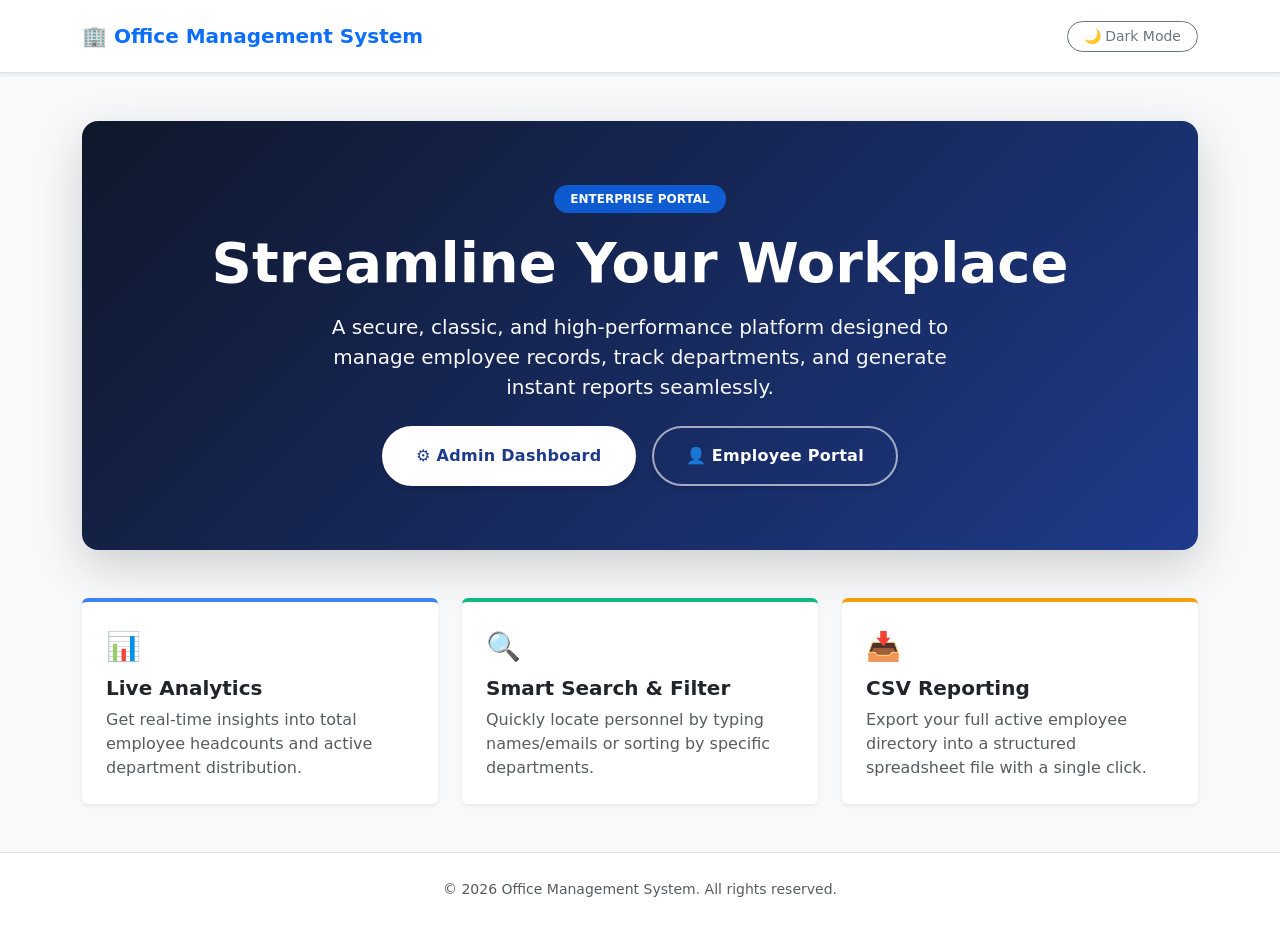
==== commit fb8c47dd: "final fist version" ====
--- a/src/main/resources/static/index.html
+++ b/src/main/resources/static/index.html
@@ -5,22 +5,7 @@
     <meta name="viewport" content="width=device-width, initial-scale=1.0">
     <title>Welcome - Office Management System</title>
     <link href="https://cdn.jsdelivr.net/npm/bootstrap@5.3.2/dist/css/bootstrap.min.css" rel="stylesheet">
-    <style>
-        .hero-section {
-            background: linear-gradient(135deg, #0f172a 0%, #1e3a8a 100%);
-            color: white;
-            border-radius: 1rem;
-            padding: 4rem 2rem;
-        }
-        .feature-card {
-            transition: transform 0.2s ease, box-shadow 0.2s ease;
-            border-top: 4px solid #3b82f6 !important;
-        }
-        .feature-card:hover {
-            transform: translateY(-4px);
-            box-shadow: 0 1rem 3rem rgba(0,0,0,.1) !important;
-        }
-    </style>
+    <link href="css/style.css" rel="stylesheet">
 </head>
 <body class="d-flex flex-column min-vh-100 bg-body-tertiary">
 
@@ -40,8 +25,11 @@
         <p class="lead text-light opacity-85 mb-4 mx-auto" style="max-width: 650px;">
             A secure, classic, and high-performance platform designed to manage employee records, track departments, and generate instant reports seamlessly.
         </p>
-        <div>
-            <a href="dashboard.html" class="btn btn-light btn-lg px-5 py-3 fw-semibold shadow text-primary rounded-pill">🚀 Open Dashboard</a>
+
+        <!-- Refactored Professional Portal Buttons -->
+        <div class="d-flex justify-content-center gap-3 flex-wrap mt-4">
+            <a href="dashboard.html" class="btn portal-btn portal-btn-primary">⚙️ Admin Dashboard</a>
+            <a href="employee-portal.html" class="btn portal-btn portal-btn-outline">👤 Employee Portal</a>
         </div>
     </div>
 
--- a/src/main/resources/static/css/style.css
+++ b/src/main/resources/static/css/style.css
@@ -0,0 +1,78 @@
+/* Shared Custom Styles for Office Management System */
+
+.hero-section {
+    background: linear-gradient(135deg, #0f172a 0%, #1e3a8a 100%);
+    color: white;
+    border-radius: 1rem;
+    padding: 4rem 2rem;
+}
+
+.feature-card {
+    transition: transform 0.2s ease, box-shadow 0.2s ease;
+    border-top: 4px solid #3b82f6 !important;
+}
+
+.feature-card:hover {
+    transform: translateY(-4px);
+    box-shadow: 0 1rem 3rem rgba(0,0,0,.1) !important;
+}
+
+.stat-card {
+    border-left: 5px solid;
+    transition: transform 0.2s ease;
+}
+
+.stat-card:hover {
+    transform: translateY(-2px);
+}
+
+.portal-header {
+    background: linear-gradient(135deg, #0f172a 0%, #1e3a8a 100%);
+    color: white;
+    border-radius: 0.75rem;
+    padding: 2.5rem 2rem;
+}
+
+.table th {
+    font-weight: 600;
+    text-transform: uppercase;
+    font-size: 0.8rem;
+    letter-spacing: 0.5px;
+}
+
+/* Professional Portal Entry Buttons */
+.portal-btn {
+    padding: 1rem 2rem;
+    font-weight: 600;
+    border-radius: 50rem;
+    transition: all 0.25s ease-in-out;
+    letter-spacing: 0.3px;
+    box-shadow: 0 4px 6px -1px rgba(0, 0, 0, 0.1), 0 2px 4px -1px rgba(0, 0, 0, 0.06);
+}
+
+.portal-btn-primary {
+    background-color: #ffffff;
+    color: #1e3a8a;
+    border: 2px solid #ffffff;
+}
+
+.portal-btn-primary:hover {
+    background-color: #f8fafc;
+    color: #0f172a;
+    transform: translateY(-2px);
+    box-shadow: 0 10px 15px -3px rgba(0, 0, 0, 0.2);
+}
+
+.portal-btn-outline {
+    background-color: transparent;
+    color: #ffffff;
+    border: 2px solid rgba(255, 255, 255, 0.6);
+}
+
+.portal-btn-outline:hover {
+    background-color: rgba(255, 255, 255, 0.15);
+    color: #ffffff;
+    border-color: #ffffff;
+    transform: translateY(-2px);
+    box-shadow: 0 10px 15px -3px rgba(0, 0, 0, 0.2);
+}
